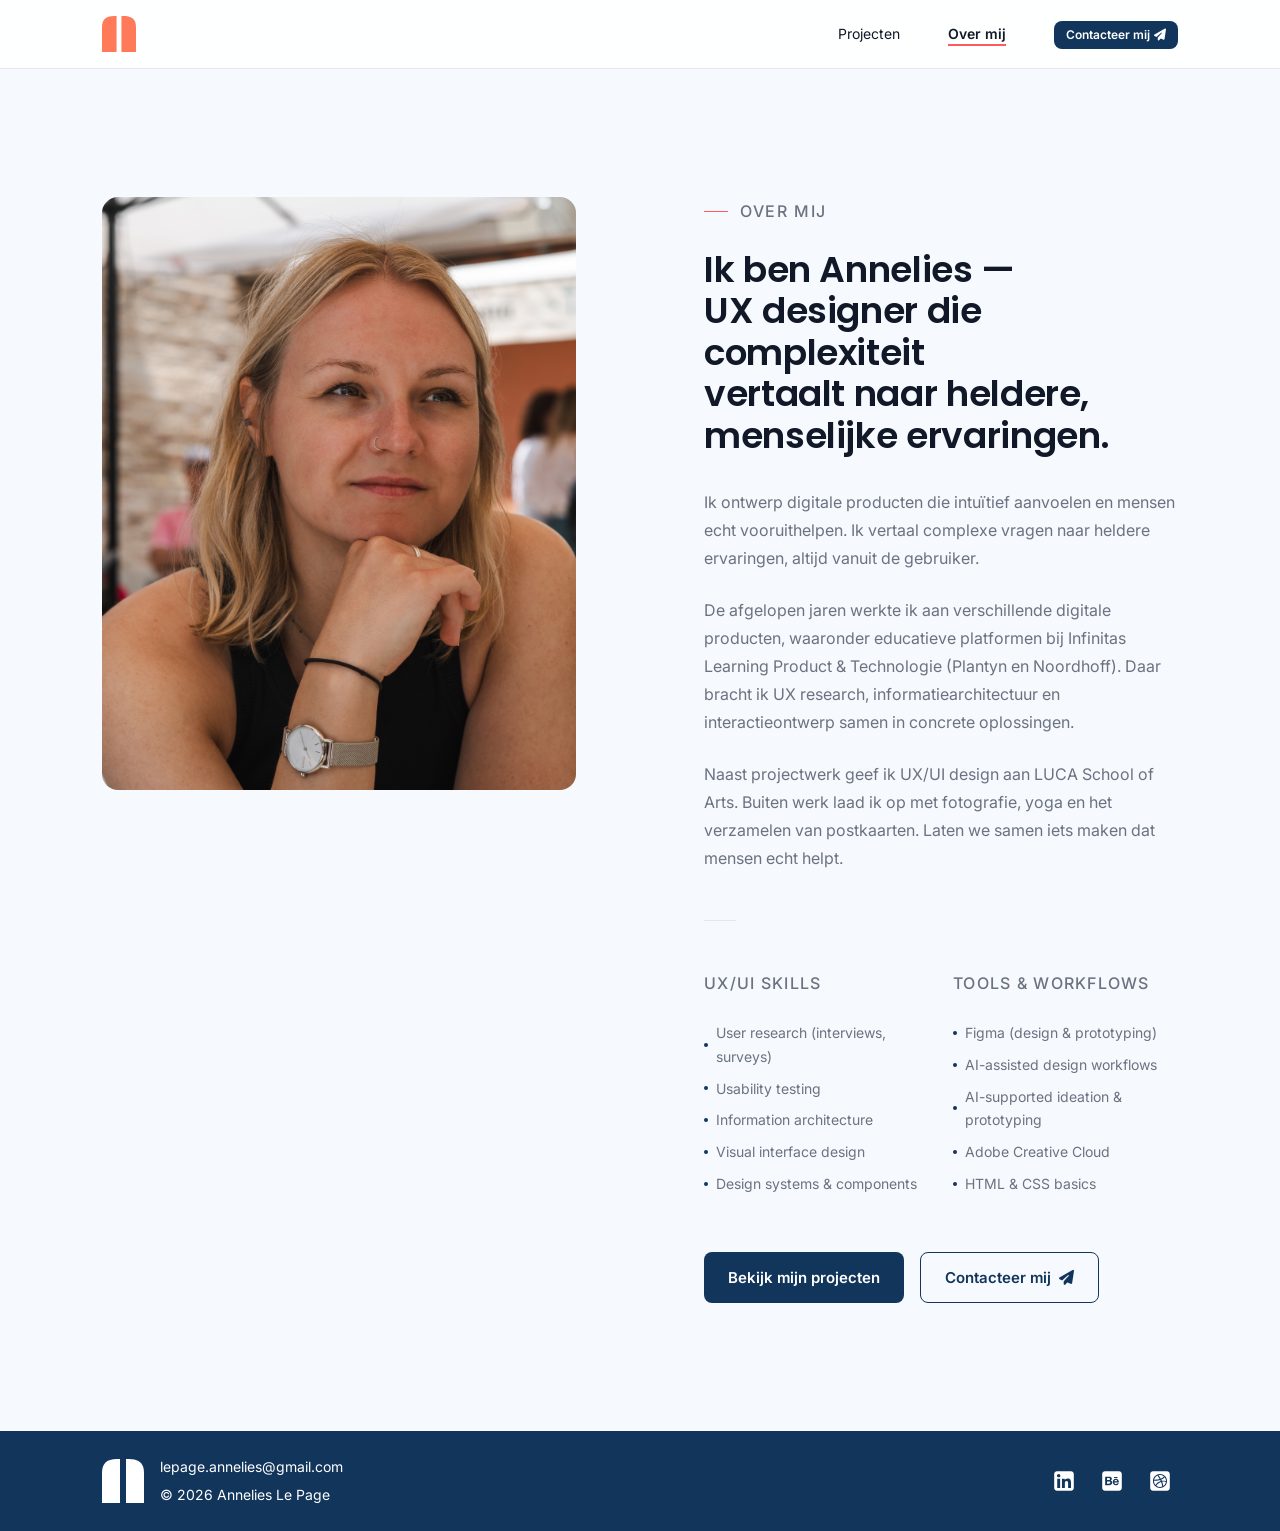
==== about.html @ 66c58459 "first commit" ====
<!DOCTYPE html>
<html lang="nl">
<head>
  <meta charset="UTF-8" />
  <meta name="viewport" content="width=device-width, initial-scale=1.0" />
  <title>Over mij — Annelies Le Page</title>
  <link rel="preconnect" href="https://fonts.googleapis.com" />
  <link rel="preconnect" href="https://fonts.gstatic.com" crossorigin />
  <link href="https://fonts.googleapis.com/css2?family=Instrument+Serif:ital@0;1&family=DM+Sans:wght@300;400;500&display=swap" rel="stylesheet" />
  <link rel="icon" type="image/svg+xml" href="Assets/Logo-Annelies.svg" />
  <link rel="stylesheet" href="styles.css" />
    <link rel="stylesheet" href="https://cdnjs.cloudflare.com/ajax/libs/font-awesome/6.5.1/css/all.min.css" />
</head>
<body>

  <!-- ╔══════════════════════════════════════════════════════
       COMPONENT: Navigation
       page="about"  → marks "Over mij" as active
        root="./"     → this file lives at project root
  ═══════════════════════════════════════════════════════════ -->
      <site-nav page="about" root="./"></site-nav>


  <!-- ── About ── -->
  <section class="section">
    <div class="container">
      <div class="about-grid">

        <div class="about-photo-wrap">
          <div class="about-photo">
            <img class="about-photo__image" src="Assets/ProfilePic.jpg" alt="Portret van Annelies Le Page" onerror="this.hidden=true; this.nextElementSibling.hidden=false;" />
            <span class="about-photo__placeholder" hidden>Portretfoto · 4:5</span>
          </div>
        </div>

        <div class="about-content">
          <p class="about-content__eyebrow">Over mij</p>

          <h1>
            Ik ben Annelies —<br>
            UX designer die complexiteit<br>
            vertaalt naar heldere,<br>
            menselijke ervaringen.
          </h1>

          <p>
            Ik ontwerp digitale producten die intuïtief aanvoelen en mensen echt
            vooruithelpen. Ik vertaal complexe vragen naar heldere ervaringen,
            altijd vanuit de gebruiker.
          </p>

          <p>
            De afgelopen jaren werkte ik aan verschillende digitale producten,
            waaronder educatieve platformen bij Infinitas Learning Product &amp;
            Technologie (Plantyn en Noordhoff). Daar bracht ik UX research,
            informatiearchitectuur en interactieontwerp samen in concrete
            oplossingen.
          </p>

          <p>
            Naast projectwerk geef ik UX/UI design aan LUCA School of Arts.
            Buiten werk laad ik op met fotografie, yoga en het verzamelen van
            postkaarten. Laten we samen iets maken dat mensen echt helpt.
          </p>

          <div class="about-divider"></div>

          <div class="skills-grid">
              <div class="skills-group">
                <p class="skills-group__label">UX/UI skills</p>
                <ul class="skills-group__list">
                  <li>User research (interviews, surveys)</li>
                  <li>Usability testing</li>
                  <li>Information architecture </li>
                  <li>Visual interface design</li>
                  <li>Design systems & components</li>
                </ul>
              </div>
              <div class="skills-group">
                <p class="skills-group__label">Tools & workflows</p>
                <ul class="skills-group__list">
                  <li>Figma (design & prototyping)</li>
                  <li>AI-assisted design workflows</li>
                  <li>AI-supported ideation & prototyping</li>
                  <li>Adobe Creative Cloud</li>
                  <li>HTML &amp; CSS basics</li>
                </ul>
              </div>
            </div>

          <div class="about-cta">
            <a class="btn btn--primary"   href="index.html">Bekijk mijn projecten</a>
            <a class="btn btn--secondary" href="contact.html">
              Contacteer mij <i class="fas fa-paper-plane"></i>
            </a>
          </div>
        </div>

      </div>
    </div>
  </section>


  <!-- ╔══════════════════════════════════════════════════════
       COMPONENT: Footer
        root="./"  → resolves paths from root
  ═══════════════════════════════════════════════════════════ -->
      <site-footer root="./"></site-footer>


      <script src="js/components.js"></script>
</body>
</html>
---- styles.css ----
@import url('https://fonts.googleapis.com/css2?family=Poppins:ital,wght@0,300;0,400;0,500;0,600;0,700;1,400&family=Inter:wght@300;400;500;600&display=swap');

/* ─────────────────────────────────────────
   DESIGN SYSTEM — CSS VARIABLES
───────────────────────────────────────── */
:root {
  --color-bg:               #F6F9FD;
  --color-surface:          #FFFFFF;
  --color-border:           #E5E7EB;
  --color-text-primary:     #111827;
  --color-text-on-accent:   #FFFFFF;
  --color-text-secondary:   #6B7280;
  --color-text-muted:       #9CA3AF;
  --color-primary:          #12355B;
  --color-secondary:        #2A9D8F;
  --color-highlight:        #FF5A5F;
  --color-accent:           #12355B;
  --color-accent-hover:     #0E2947;
  --color-accent-subtle:    #EEF6FF;
  --color-success:          #1F7A4C;
  --color-error:            #B42318;

  --font-display:           "Poppins", "Inter", system-ui, sans-serif;
  --font-body:              "Inter", system-ui, sans-serif;

  --text-xs:                0.75rem;
  --text-sm:                0.875rem;
  --text-base:              1rem;
  --text-lg:                1.125rem;
  --text-xl:                1.375rem;
  --text-2xl:               1.75rem;
  --text-3xl:               2.25rem;
  --text-4xl:               3.25rem;

  --space-1:                0.25rem;
  --space-2:                0.5rem;
  --space-3:                0.75rem;
  --space-4:                1rem;
  --space-5:                1.5rem;
  --space-6:                2rem;
  --space-8:                3rem;
  --space-10:               4rem;
  --space-12:               5rem;
  --space-16:               8rem;

  --radius-sm:              4px;
  --radius-md:              8px;
  --radius-lg:              12px;
  --radius-xl:              16px;
  --radius-full:            9999px;

  --shadow-xs:              0 1px 2px rgba(26,25,23,0.05);
  --shadow-sm:              0 2px 8px rgba(26,25,23,0.06);
  --shadow-md:              0 4px 16px rgba(26,25,23,0.08);
  --shadow-lg:              0 8px 32px rgba(26,25,23,0.10);

  --transition-fast:        120ms ease;
  --transition-base:        200ms ease;
  --transition-slow:        350ms ease;

  --max-width-content:      720px;
  --max-width-wide:         1140px;
}

/* ─────────────────────────────────────────
   RESET & BASE
───────────────────────────────────────── */
*, *::before, *::after { box-sizing: border-box; margin: 0; padding: 0; }
html { scroll-behavior: smooth; }

body {
  min-height: 100vh;
  display: flex;
  flex-direction: column;
  font-family: var(--font-body);
  font-size: var(--text-base);
  line-height: 1.7;
  color: var(--color-text-primary);
  background-color: var(--color-bg);
  -webkit-font-smoothing: antialiased;
}

site-footer {
  display: block;
  margin-top: auto;
}

body.modal-open {
  overflow: hidden;
}

img { display: block; max-width: 100%; }
a { color: inherit; text-decoration: none; }

/* ─────────────────────────────────────────
   PAGE SYSTEM (single-file navigation)
───────────────────────────────────────── */
.page { display: none; animation: fadeIn var(--transition-slow) forwards; }
.page.active { display: block; }

@keyframes fadeIn {
  from { opacity: 0; transform: translateY(10px); }
  to   { opacity: 1; transform: translateY(0); }
}

/* ─────────────────────────────────────────
   NAVIGATION
───────────────────────────────────────── */
#main-nav {
  position: sticky;
  top: 0;
  z-index: 100;
  background: color-mix(in srgb, var(--color-surface) 90%, transparent);
  backdrop-filter: blur(10px);
  -webkit-backdrop-filter: blur(10px);
  border-bottom: 1px solid var(--color-border);
  transition: background var(--transition-base), border-color var(--transition-base),
    box-shadow var(--transition-base), backdrop-filter var(--transition-base);
  -webkit-transition: background var(--transition-base), border-color var(--transition-base),
    box-shadow var(--transition-base), -webkit-backdrop-filter var(--transition-base);
  isolation: isolate;
}

#main-nav::after {
  content: "";
  position: absolute;
  left: 0;
  right: 0;
  bottom: -14px;
  height: 14px;
  opacity: 0;
  pointer-events: none;
  transform: translateY(-6px);
  backdrop-filter: blur(8px);
  -webkit-backdrop-filter: blur(8px);
  mask-image: linear-gradient(to bottom, rgba(0, 0, 0, 0.5), transparent);
  -webkit-mask-image: linear-gradient(to bottom, rgba(0, 0, 0, 0.5), transparent);
  transition: opacity var(--transition-base), transform var(--transition-base);
}

#main-nav.nav-scrolled {
  background: color-mix(in srgb, var(--color-surface) 78%, transparent);
  border-bottom-color: color-mix(in srgb, var(--color-border) 65%, transparent);
  box-shadow: 0 6px 20px rgba(0, 0, 0, 0.08);
  backdrop-filter: blur(16px) saturate(1.15);
  -webkit-backdrop-filter: blur(16px) saturate(1.15);
}

#main-nav.nav-scrolled::after {
  opacity: 1;
  transform: translateY(0);
}

.nav-inner {
  max-width: var(--max-width-wide);
  margin: 0 auto;
  padding: var(--space-4) var(--space-6);
  display: flex;
  align-items: center;
  justify-content: space-between;
}

.nav-logo {
  display: inline-flex;
  align-items: center;
  cursor: pointer;
  transition: opacity var(--transition-fast);
}
.nav-logo:hover { opacity: 0.65; }

.nav-logo img {
  display: block;
  height: 36px;
  width: auto;
}

.nav-links {
  display: flex;
  gap: var(--space-8);
  list-style: none;
}

.nav-links a {
  font-size: var(--text-sm);
  color: var(--color-text-secondary);
  cursor: pointer;
  transition: color var(--transition-fast);
  font-weight: 400;
}
  

.nav-links a {
  position: relative;
  color: var(--color-text-primary);
  text-decoration: none;
}

.nav-links a.active {
  font-weight: 600;
}

.nav-links a.active::after {
  content: "";
  position: absolute;
  left: 0;
  bottom: -4px;
  width: 100%;
  height: 2px;
  background-color: var(--color-highlight);
}

.nav-cta::after {
  display: none;
}

.nav-links a.nav-cta,
.nav-links a.nav-cta:hover {
  color: var(--color-text-on-accent);
  font-family: var(--font-body);
  font-size: var(--text-xs);
  font-weight: 600;
  line-height: 1;
}

.nav-cta__arrow {
  display: inline-block;
  transition: transform var(--transition-fast);
}

.nav-cta:hover .nav-cta__arrow {
  transform: translateX(2px);
}

/* Mobile nav */
.nav-toggle {
  display: none;
  background: none;
  border: none;
  cursor: pointer;
  padding: var(--space-2);
  flex-direction: column;
  gap: 5px;
}
.nav-toggle span {
  display: block;
  width: 22px;
  height: 1.5px;
  background: var(--color-text-primary);
  transition: var(--transition-base);
}

/* ─────────────────────────────────────────
   LAYOUT UTILITIES
───────────────────────────────────────── */
.container {
  max-width: var(--max-width-wide);
  margin: 0 auto;
  padding: 0 var(--space-6);
}

.container--narrow {
  max-width: var(--max-width-content);
  margin: 0 auto;
  padding: 0 var(--space-6);
}

.section {
  padding: var(--space-16) 0;
}

.section--tight {
  padding: var(--space-10) 0;
}

/* ─────────────────────────────────────────
   LABEL / TAG
───────────────────────────────────────── */
.label {
  display: inline-block;
  font-size: var(--text-xs);
  font-weight: 500;
  letter-spacing: 0.08em;
  text-transform: uppercase;
  color: var(--color-text-muted);
}

.tag {
  display: inline-block;
  font-size: var(--text-xs);
  font-weight: 500;
  letter-spacing: 0.06em;
  text-transform: uppercase;
  color: var(--color-highlight);
  background: #FFF1ED;
  border: 1px solid #FFCFC4;
  padding: var(--space-1) var(--space-3);
  border-radius: var(--radius-sm);
}

/* ─────────────────────────────────────────
   BUTTONS
───────────────────────────────────────── */
.btn {
  display: inline-flex;
  align-items: center;
  gap: var(--space-2);
  font-family: var(--font-body);
  font-size: 0.9375rem;
  font-weight: 600;
  padding: var(--space-3) var(--space-5);
  border-radius: var(--radius-md);
  cursor: pointer;
  border: none;
  transition: all var(--transition-base);
  text-decoration: none;
}

.btn--sm {
  font-size: var(--text-xs);
  padding: 0.5rem 0.75rem;
  gap: var(--space-1);
  line-height: 1;
}

.btn--primary {
  background: var(--color-accent);
  color: var(--color-text-on-accent);
}
.btn--primary:hover {
  background: var(--color-accent-hover);
  box-shadow: var(--shadow-sm);
  transform: translateY(-1px);
}

.btn--primary i {
  transition: transform var(--transition-base);
}

.btn--primary:hover i {
  transform: translateY(2px);
}

.btn--primary:disabled {
  opacity: 0.45;
  cursor: not-allowed;
  transform: none;
  box-shadow: none;
}

.btn--secondary {
  background: transparent;
  color: var(--color-accent);
  border: 1.5px solid var(--color-accent);
}
.btn--secondary:hover {
  background: var(--color-accent-subtle);
  border-color: var(--color-accent);
  color: var(--color-accent);
}

.btn--ghost {
  background: transparent;
  color: var(--color-accent);
  padding: var(--space-1) 0;
  font-size: var(--text-sm);
}
.btn--ghost:hover { text-decoration: underline; }

/* ─────────────────────────────────────────
   SCROLL-TO-TOP BUTTON
───────────────────────────────────────── */
.scroll-to-top {
  position: fixed;
  bottom: var(--space-6);
  right: var(--space-6);
  width: 48px;
  height: 48px;
  border-radius: var(--radius-full);
  background: var(--color-accent);
  color: var(--color-text-on-accent);
  border: none;
  cursor: pointer;
  display: flex;
  align-items: center;
  justify-content: center;
  font-size: 1.25rem;
  line-height: 1;
  transition: all var(--transition-base);
  box-shadow: var(--shadow-sm);
  z-index: 1000;
}

.scroll-to-top::after {
  content: attr(data-tooltip);
  position: absolute;
  bottom: 100%;
  right: 0;
  margin-bottom: var(--space-2);
  padding: var(--space-2) var(--space-3);
  background: var(--color-text-primary);
  color: var(--color-text-on-accent);
  font-size: var(--text-xs);
  font-weight: 500;
  border-radius: var(--radius-sm);
  white-space: nowrap;
  opacity: 0;
  pointer-events: none;
  transition: opacity var(--transition-base);
}

.scroll-to-top:hover::after {
  opacity: 1;
}

.scroll-to-top:hover {
  background: var(--color-accent-hover);
  transform: translateY(-2px);
  box-shadow: var(--shadow-md);
}

.scroll-to-top:active {
  transform: translateY(0);
}

@media (max-width: 640px) {
  .scroll-to-top {
    bottom: var(--space-4);
    right: var(--space-4);
    width: 44px;
    height: 44px;
    font-size: 1.125rem;
  }
}

/* ─────────────────────────────────────────
   ── PAGE: HOME ──
───────────────────────────────────────── */

/* Hero */
.hero {
  padding: var(--space-16) 0 var(--space-12);
}

.hero__eyebrow {
  font-size: var(--text-xs);
  font-weight: 500;
  letter-spacing: 0.1em;
  text-transform: uppercase;
  color: var(--color-text-muted);
  margin-bottom: var(--space-3);
  display: flex;
  align-items: center;
  gap: var(--space-3);
}

.hero__eyebrow::before {
  content: '';
  display: inline-block;
  width: 24px;
  height: 1px;
  background: var(--color-text-muted);
}

.hero__headline {
  font-family: var(--font-display);
  font-size: clamp(1.75rem, 3.5vw, 3.25rem);
  font-weight: 600;
  line-height: 1.2;
  color: var(--color-text-primary);
  max-width: 1100px;
  margin-bottom: var(--space-4);
  letter-spacing: -0.02em;
}

.hero__secondary {
  color: var(--color-text-secondary);
}

.hero__underline {
  display: inline-block;
  border-bottom: 5px solid var(--color-highlight);
  border-radius: 2px;
  padding-bottom: 2px;
}

.hero__sub {
  font-size: var(--text-lg);
  color: var(--color-text-secondary);
  /* max-width: 900px; */ 
  line-height: 1.6;
  margin-bottom: var(--space-8);
}

.hero__actions {
  display: flex;
  gap: var(--space-4);
  flex-wrap: wrap;
}

.hero__scroll-hint {
  margin-top: var(--space-12);
  display: flex;
  align-items: center;
  gap: var(--space-3);
  font-size: var(--text-xs);
  letter-spacing: 0.08em;
  text-transform: uppercase;
  color: var(--color-text-muted);
}

.hero__scroll-hint::after {
  content: '';
  display: block;
  width: 40px;
  height: 1px;
  background: var(--color-border);
}

/* Work section */
.work-header {
  display: flex;
  align-items: baseline;
  justify-content: space-between;
  margin-bottom: var(--space-8);
  padding-bottom: var(--space-5);
  border-bottom: 1px solid var(--color-border);
}

.work-header h2 {
  font-family: var(--font-body);
  font-size: var(--text-2xl);
  font-weight: 500;
}

/* Project grid */
.project-grid {
  display: grid;
  grid-template-columns: repeat(2, 1fr);
  gap: var(--space-6);
}

.project-card {
  background: var(--color-surface);
  border: 1px solid var(--color-border);
  border-radius: var(--radius-lg);
  overflow: hidden;
  box-shadow: var(--shadow-sm);
  cursor: pointer;
  transition: box-shadow var(--transition-base), transform var(--transition-base);
}

.project-card:hover {
  box-shadow: var(--shadow-md);
  border: 0.5px solid var(--color-highlight);
  transform: translateY(-3px);
}

.project-card__thumb-wrap {
  position: relative;
  width: 100%;
  aspect-ratio: 16/9;
  overflow: hidden;
}

.project-card__thumb {
  width: 100%;
  height: 100%;
  object-fit: cover;
  display: block;
}

/* Placeholder image using SVG */
.project-card__thumb-placeholder {
  position: absolute;
  inset: 0;
  display: flex;
  align-items: center;
  justify-content: center;
  font-size: var(--text-xs);
  letter-spacing: 0.08em;
  text-transform: uppercase;
  color: var(--color-text-muted);
  font-weight: 500;
}

.project-card__thumb-placeholder[hidden] {
  display: none;
}

.project-card__body {
  padding: var(--space-6);
}

.project-card__tags {
  display: flex;
  gap: var(--space-2);
  flex-wrap: wrap;
  margin-bottom: var(--space-3);
}

.project-card__title {
  font-size: var(--text-xl);
  font-weight: 500;
  margin-bottom: var(--space-2);
  line-height: 1.3;
}

.project-card__desc {
  font-size: var(--text-sm);
  color: var(--color-text-secondary);
  line-height: 1.6;
  margin-bottom: var(--space-5);
}

.project-card__meta {
  display: flex;
  align-items: center;
  justify-content: space-between;
  font-size: var(--text-xs);
  color: var(--color-text-muted);
  letter-spacing: 0.04em;
}

.project-card__arrow {
  width: 32px;
  height: 32px;
  border-radius: var(--radius-full);
  border: 1px solid var(--color-highlight);
  display: flex;
  align-items: center;
  justify-content: center;
  color: var(--color-highlight);
  transition: all var(--transition-fast);
  font-size: 14px;
}

.project-card:hover .project-card__arrow {
  background: var(--color-highlight);
  border-color: var(--color-highlight);
  color: #fff;
}

/* Card colors */
.card-color-1 { background-color: #EEF6FF; }
.card-color-2 { background-color: #EAF7F5; }
.card-color-3 { background-color: #FFF1ED; }
.card-color-4 { background-color: var(--color-bg); }

/* ─────────────────────────────────────────
   ── PAGE: CASE STUDY ──
───────────────────────────────────────── */
.case-hero {
  padding: var(--space-12) 0 var(--space-10);
  border-bottom: 1px solid var(--color-border);
  margin-bottom: var(--space-10);
}

.case-hero__back {
  display: inline-flex;
  align-items: center;
  gap: var(--space-2);
  font-size: var(--text-sm);
  color: var(--color-text-secondary);
  cursor: pointer;
  margin-bottom: var(--space-8);
  transition: color var(--transition-fast);
}
.case-hero__back:hover { color: var(--color-highlight); }
.case-hero__back::before { content: '←'; }

.case-hero__tags { margin-bottom: var(--space-5); display: flex; gap: var(--space-2); }

.case-hero__title {
  font-family: var(--font-display);
  font-size: clamp(2rem, 5vw, var(--text-3xl));
  font-weight: 600;
  line-height: 1.15;
  max-width: 680px;
  margin-bottom: var(--space-5);
}

.case-hero__lead {
  font-size: var(--text-lg);
  color: var(--color-text-secondary);
  max-width: 580px;
  line-height: 1.65;
  margin-bottom: var(--space-8);
}

.case-meta {
  display: flex;
  gap: var(--space-8);
  flex-wrap: wrap;
}

.case-meta__item {
  display: flex;
  flex-direction: column;
  gap: var(--space-1);
}

.case-meta__label {
  font-size: var(--text-xs);
  text-transform: uppercase;
  letter-spacing: 0.08em;
  color: var(--color-text-muted);
  font-weight: 500;
}

.case-meta__value {
  font-size: var(--text-sm);
  color: var(--color-text-primary);
  font-weight: 500;
}

.case-cover {
  width: 100%;
  aspect-ratio: 16/7;
  border-radius: var(--radius-xl);
  position: relative;
  overflow: hidden;
  font-size: var(--text-sm);
  color: var(--color-text-muted);
  letter-spacing: 0.06em;
  text-transform: uppercase;
  margin-bottom: var(--space-12);
  background: #EBF0F8;
}

.case-cover__image {
  width: 100%;
  height: 100%;
  object-fit: cover;
  display: block;
}

.case-cover__placeholder {
  position: absolute;
  inset: 0;
  display: flex;
  align-items: center;
  justify-content: center;
}

.case-cover__placeholder[hidden] {
  display: none;
}

/* Case study body */
.case-body {
  display: grid;
  grid-template-columns: 200px 1fr;
  gap: var(--space-8);
  align-items: start;
}

.case-sidebar {
  position: sticky;
  top: 80px;
}

.case-sidebar__nav {
  list-style: none;
  display: flex;
  flex-direction: column;
  gap: var(--space-3);
}

.case-sidebar__nav a {
  font-size: var(--text-sm);
  color: var(--color-text-muted);
  cursor: pointer;
  transition: color var(--transition-fast);
  display: flex;
  align-items: center;
  gap: var(--space-3);
}

.case-sidebar__nav a::before {
  content: '';
  width: 16px;
  height: 1px;
  background: var(--color-border);
  transition: all var(--transition-fast);
}

.case-sidebar__nav a:hover,
.case-sidebar__nav a.active {
  color: var(--color-highlight);
  font-weight: 800;
}

.case-sidebar__nav a:hover::before,
.case-sidebar__nav a.active::before {
  width: 24px;
  background: var(--color-highlight);
}

.case-content section {
  margin-bottom: var(--space-12);
  padding-bottom: var(--space-12);
  border-bottom: 1px solid var(--color-border);
}

.case-content section:last-child {
  border-bottom: none;
}

.case-section__label {
  font-size: var(--text-xs);
  text-transform: uppercase;
  letter-spacing: 0.1em;
  color: var(--color-highlight);
  font-weight: 500;
  margin-bottom: var(--space-4);
}

.case-section__title {
  font-family: var(--font-display);
  font-size: var(--text-2xl);
  font-weight: 400;
  margin-bottom: var(--space-5);
  line-height: 1.2;
}

.case-content p {
  font-size: var(--text-base);
  color: var(--color-text-secondary);
  line-height: 1.75;
  margin-bottom: var(--space-4);
}

.case-content strong { color: var(--color-text-primary); font-weight: 500; }

.case-question {
  font-size: var(--text-lg);
  font-style: italic;
  color: var(--color-text-primary);
  border-left: 2px solid var(--color-highlight);
  padding-left: var(--space-5);
  margin: var(--space-6) 0;
  line-height: 1.5;
}

.case-image-placeholder {
  width: 100%;
  aspect-ratio: 16/9;
  background: #F0EDE8;
  border-radius: var(--radius-lg);
  display: flex;
  align-items: center;
  justify-content: center;
  font-size: var(--text-xs);
  color: var(--color-text-muted);
  text-transform: uppercase;
  letter-spacing: 0.08em;
  margin: var(--space-6) 0;
}

.case-image-frame {
  position: relative;
  width: 100%;
  aspect-ratio: 16/9;
  margin: var(--space-6) 0;
  border-radius: var(--radius-lg);
  overflow: hidden;
  background: #F0EDE8;
}

.case-image-frame__image {
  width: 100%;
  height: 100%;
  object-fit: cover;
  display: block;
}

.case-image-frame .case-image-placeholder {
  position: absolute;
  inset: 0;
  margin: 0;
}

.case-image-placeholder[hidden] {
  display: none;
}

.case-content p.case-image-caption {
  font-size: var(--text-xs);
  color: var(--color-text-muted);
  text-align: center;
  font-style: italic;
  margin-top: calc(var(--space-3) * -1);
  margin-bottom: var(--space-6);
}

/* Approach list */
.approach-list {
  list-style: none;
  display: flex;
  flex-direction: column;
  gap: var(--space-4);
  margin: var(--space-5) 0;
}

.approach-list li {
  display: grid;
   grid-template-columns: minmax(0, 100px) 1fr;
  gap: var(--space-4);
  align-items: baseline;
}

.approach-list__method {
  font-size: var(--text-xs);
  text-transform: uppercase;
  letter-spacing: 0.06em;
  color: var(--color-highlight);
  font-weight: 800;
  padding-top: 2px;
   min-width: 0;
   overflow-wrap: anywhere;
}

.approach-list__insight {
  font-size: var(--text-sm);
  color: var(--color-text-secondary);
  line-height: 1.6;
}

/* Results table */
.results-table {
  width: 100%;
  border-collapse: collapse;
  margin: var(--space-5) 0;
}

.results-table th {
  text-align: left;
  font-size: var(--text-xs);
  text-transform: uppercase;
  letter-spacing: 0.08em;
  color: var(--color-text-muted);
  font-weight: 500;
  padding: var(--space-3) var(--space-4);
  border-bottom: 1px solid var(--color-border);
}

.results-table td {
  padding: var(--space-4);
  font-size: var(--text-sm);
  border-bottom: 1px solid var(--color-border);
  color: var(--color-text-secondary);
}

.results-table td:first-child { color: var(--color-text-primary); font-weight: 500; }

.results-table td.positive {
  color: var(--color-text-primary);
  font-weight: 300;
}

/* Case nav footer */
.case-nav-footer {
  display: flex;
  justify-content: space-between;
  align-items: center;
  padding: var(--space-8) 0;
  border-top: 1px solid var(--color-border);
  margin-top: var(--space-8);
}

.case-nav-footer a {
  font-size: var(--text-sm);
  color: var(--color-text-secondary);
  cursor: pointer;
  transition: color var(--transition-fast);
  display: flex;
  align-items: center;
  gap: var(--space-2);
}
.case-nav-footer a:hover { color: var(--color-accent); }

/* ─────────────────────────────────────────
   ── PAGE: ABOUT ──
───────────────────────────────────────── */
.about-grid {
  display: grid;
  grid-template-columns: 1fr 1fr;
  gap: var(--space-16);
  align-items: start;
}

.about-photo-wrap {
  position: relative;
}

.about-photo {
  width: 100%;
  aspect-ratio: 4/5;
  background: #EBF0F8;
  border-radius: var(--radius-xl);
  overflow: hidden;
  display: flex;
  align-items: center;
  justify-content: center;
  font-size: var(--text-xs);
  color: var(--color-text-muted);
  text-transform: uppercase;
  letter-spacing: 0.08em;
}

.about-photo__image {
  width: 100%;
  height: 100%;
  object-fit: cover;
  display: block;
}

.about-photo__placeholder[hidden] {
  display: none;
}

.about-photo-badge {
  position: absolute;
  bottom: var(--space-5);
  right: calc(var(--space-5) * -1);
  background: var(--color-surface);
  border: 1px solid var(--color-border);
  border-radius: var(--radius-lg);
  padding: var(--space-4) var(--space-5);
  box-shadow: var(--shadow-md);
  font-size: var(--text-sm);
  font-weight: 500;
}

.about-photo-badge small {
  display: block;
  font-size: var(--text-xs);
  color: var(--color-text-muted);
  font-weight: 400;
  margin-top: 2px;
}

.about-content__eyebrow {
  font-size: var(--text-xs);
  text-transform: uppercase;
  letter-spacing: 0.1em;
  color: var(--color-highlight);
  font-weight: 500;
  margin-bottom: var(--space-5);
  display: flex;
  align-items: center;
  gap: var(--space-3);
}

.about-content__eyebrow::before {
  content: '';
  width: 24px;
  height: 1px;
  background: var(--color-highlight);
}

.about-content h1 {
  font-family: var(--font-display);
  font-size: clamp(2rem, 4vw, var(--text-3xl));
  font-weight: 600;
  line-height: 1.15;
  margin-bottom: var(--space-6);
  letter-spacing: -0.01em;
}

.about-content p {
  font-size: var(--text-base);
  color: var(--color-text-secondary);
  line-height: 1.75;
  margin-bottom: var(--space-5);
}

.about-content p strong {
  color: var(--color-text-primary);
  font-weight: 500;
}

.about-divider {
  width: 32px;
  height: 1px;
  background: var(--color-border);
  margin: var(--space-8) 0;
}

.skills-grid {
  display: grid;
  grid-template-columns: 1fr 1fr;
  gap: var(--space-5);
  margin-bottom: var(--space-8);
}

.skills-group__label {
  font-size: var(--text-xs);
  text-transform: uppercase;
  letter-spacing: 0.08em;
  color: var(--color-text-muted);
  font-weight: 500;
  margin-bottom: var(--space-3);
}

.skills-group__list {
  list-style: none;
  display: flex;
  flex-direction: column;
  gap: var(--space-2);
}

.skills-group__list li {
  font-size: var(--text-sm);
  color: var(--color-text-secondary);
  display: flex;
  align-items: center;
  gap: var(--space-2);
}

.skills-group__list li::before {
  content: '';
  width: 4px;
  height: 4px;
  border-radius: 50%;
  background: var(--color-accent);
  flex-shrink: 0;
}

.about-cta {
  display: flex;
  gap: var(--space-4);
  flex-wrap: wrap;
  padding-top: var(--space-2);
}

/* Contact page */
.contact-page {
  padding: var(--space-12) 0 var(--space-16);
}

.contact-page__intro {
  max-width: 680px;
  margin-bottom: var(--space-8);
}

.contact-page__eyebrow {
  font-size: var(--text-xs);
  text-transform: uppercase;
  letter-spacing: 0.1em;
  color: var(--color-text-muted);
  font-weight: 500;
  margin-bottom: var(--space-4);
}

.contact-page h1 {
  font-family: var(--font-display);
  font-size: clamp(2rem, 5vw, var(--text-3xl));
  font-weight: 600;
  line-height: 1.15;
  margin-bottom: var(--space-4);
}

.contact-page__lead {
  font-size: var(--text-base);
  color: var(--color-text-secondary);
  line-height: 1.75;
}

.contact-page__email-link {
  display: inline-flex;
  align-items: center;
  gap: var(--space-2);
  color: var(--color-accent);
  text-decoration: underline;
  text-underline-offset: 3px;
  font-weight: 500;
}

.contact-page__email-link:hover {
  color: var(--color-accent-hover);
}

.contact-page__email-link i {
  font-size: 0.875em;
}

.contact-form {
  background: var(--color-surface);
  border: 1px solid var(--color-border);
  border-radius: var(--radius-xl);
  box-shadow: var(--shadow-sm);
  padding: var(--space-8);
  max-width: 760px;
}

.contact-form__group {
  display: flex;
  flex-direction: column;
  gap: var(--space-2);
  margin-bottom: var(--space-5);
}

.contact-form__group:last-of-type {
  margin-bottom: var(--space-6);
}

.contact-form label {
  font-size: var(--text-sm);
  font-weight: 500;
  color: var(--color-text-primary);
}

.contact-form input,
.contact-form textarea {
  width: 100%;
  border: 1px solid var(--color-border);
  border-radius: var(--radius-md);
  background: #fff;
  color: var(--color-text-primary);
  font-family: var(--font-body);
  font-size: var(--text-base);
  line-height: 1.6;
  padding: var(--space-3) var(--space-4);
  transition: border-color var(--transition-fast), box-shadow var(--transition-fast);
}

.contact-form textarea {
  min-height: 180px;
  resize: vertical;
}

.contact-form input:focus,
.contact-form textarea:focus {
  outline: none;
  border-color: var(--color-accent);
  box-shadow: 0 0 0 3px var(--color-accent-subtle);
}

.contact-form__hint {
  margin-top: var(--space-4);
  font-size: var(--text-sm);
  color: var(--color-text-muted);
}

.required-mark {
  color: var(--color-accent);
  margin-left: 1px;
}

.btn-tooltip-wrapper {
  position: relative;
  display: inline-block;
}

.btn-tooltip {
  position: absolute;
  bottom: calc(100% + 8px);
  left: 50%;
  transform: translateX(-50%);
  background: var(--color-text-primary);
  color: #fff;
  font-size: 0.75rem;
  font-weight: 400;
  white-space: nowrap;
  padding: 5px 10px;
  border-radius: var(--radius-sm);
  pointer-events: none;
  opacity: 0;
  transition: opacity 0.15s ease;
  z-index: 10;
}

.btn-tooltip::after {
  content: '';
  position: absolute;
  top: 100%;
  left: 50%;
  transform: translateX(-50%);
  border: 5px solid transparent;
  border-top-color: var(--color-text-primary);
}

.btn-tooltip-wrapper:has(button:disabled):hover .btn-tooltip {
  opacity: 1;
}

.contact-form__success {
  font-size: var(--text-base);
  color: var(--color-text-primary);
  padding: var(--space-4) 0;
}

.contact-form__back-btn {
  margin-top: var(--space-4);
}

.contact-form__error {
  margin-top: var(--space-3);
  font-size: var(--text-sm);
  color: #c0392b;
}

.contact-form__field-error {
  display: inline-block;
  margin-top: var(--space-1);
  font-size: 0.75rem;
  color: #c0392b;
  line-height: 1.5;
}

.contact-form__field-error:empty {
  display: none;
}

.contact-form input.is-invalid,
.contact-form textarea.is-invalid {
  border-color: #c0392b;
  box-shadow: 0 0 0 3px rgba(192, 57, 43, 0.15);
}

/* Contact strip */
.contact-strip {
  background: var(--color-surface);
  border-top: 1px solid var(--color-border);
  border-bottom: 1px solid var(--color-border);
  padding: var(--space-10) 0;
  margin-top: var(--space-16);
}

.contact-strip__inner {
  max-width: var(--max-width-wide);
  margin: 0 auto;
  padding: 0 var(--space-6);
  display: flex;
  align-items: center;
  justify-content: space-between;
  gap: var(--space-8);
}

.contact-strip h2 {
  font-family: var(--font-display);
  font-size: var(--text-2xl);
  font-weight: 400;
}

.contact-strip p {
  font-size: var(--text-sm);
  color: var(--color-text-secondary);
  margin-top: var(--space-2);
}

.contact-strip__link {
  font-size: var(--text-lg);
  font-weight: 500;
  color: var(--color-accent);
  transition: opacity var(--transition-fast);
  white-space: nowrap;
}
.contact-strip__link:hover { opacity: 0.7; text-decoration: underline; }

/* ─────────────────────────────────────────
   FOOTER
───────────────────────────────────────── */
footer {
  background: var(--color-accent);
  padding: 24px 0;
}

.footer-inner {
  max-width: var(--max-width-wide);
  margin: 0 auto;
  padding: 0 var(--space-6);
  display: flex;
  align-items: center;
  justify-content: space-between;
  font-size: var(--text-base);
  color: var(--color-text-on-accent);
}

.footer-brand {
  display: flex;
  align-items: center;
  gap: 16px;
  height: fit-content;
}

.footer-logo {
  display: block;
  height: auto;
  width: auto;
}

.footer-identity {
  display: flex;
  flex-direction: column;
  gap: 4px;
}

.footer-name {
  font-size: 14px;
}

.footer-email {
  font-size: var(--text-sm);
  color: var(--color-text-on-accent);
  transition: opacity var(--transition-fast);
}

.footer-email:hover {
  opacity: 0.7;
  text-decoration: underline;
}

.footer-links {
  display: flex;
  align-items: center;
  gap: 12px;
  font-size: var(--text-sm);
  font-weight: 500;
  color: var(--color-text-on-accent);
  transition: opacity var(--transition-fast);
  white-space: nowrap;
}

.footer-links a {
  cursor: pointer;
  transition: color var(--transition-fast);
}
.footer-links a:hover { opacity: 0.7; text-decoration: underline;  }

.footer-links .social-icon {
  width: 36px;
  height: 36px;
  display: inline-flex;
  align-items: center;
  justify-content: center;
  border-radius: var(--radius-sm);
  padding: 4px;
  transition:
    background var(--transition-fast),
    transform  var(--transition-fast),
    opacity    var(--transition-fast);
}

.footer-links .social-icon:hover {
  background: rgba(255, 255, 255, 0.15);
  transform: translateY(-2px);
  opacity: 1;
  text-decoration: none;
}

/* Tooltip */
.footer-links [data-tooltip] {
  position: relative;
}

.footer-links [data-tooltip]::after {
  content: attr(data-tooltip);
  position: absolute;
  bottom: calc(100% + 8px);
  left: 50%;
  transform: translateX(-50%);
  background: var(--color-text-primary);
  color: #fff;
  font-size: var(--text-xs);
  font-weight: 500;
  letter-spacing: 0.04em;
  padding: 4px 8px;
  border-radius: var(--radius-sm);
  white-space: nowrap;
  pointer-events: none;
  opacity: 0;
  transition: opacity var(--transition-fast);
}

.footer-links [data-tooltip]:hover::after {
  opacity: 1;
}

.footer-links .social-icon img {
  width: 100%;
  height: 100%;
  display: block;
  filter: brightness(0) invert(1);
}

/* ─────────────────────────────────────────
   PASSWORD PROTECTION
───────────────────────────────────────── */

/* Utility: visually hidden but accessible */
.sr-only {
  position: absolute;
  width: 1px;
  height: 1px;
  padding: 0;
  margin: -1px;
  overflow: hidden;
  clip: rect(0, 0, 0, 0);
  white-space: nowrap;
  border: 0;
}

/* Lock badge on protected cards */
.project-card--protected .project-card__thumb-wrap {
  position: relative;
}

.project-card--protected .project-card__thumb-wrap::after {
  content: '\f023';
  font-family: 'Font Awesome 6 Free';
  font-weight: 900;
  position: absolute;
  top: var(--space-3);
  right: var(--space-3);
  width: 28px;
  height: 28px;
  border-radius: var(--radius-full);
  background: rgba(26, 25, 23, 0.55);
  color: #fff;
  font-size: 11px;
  line-height: 28px;
  text-align: center;
}

/* Modal overlay */
.modal-overlay,
.pw-overlay {
  position: fixed;
  inset: 0;
  background: color-mix(in srgb, var(--color-text-primary) 50%, transparent);
  backdrop-filter: blur(4px);
  display: flex;
  align-items: center;
  justify-content: center;
  z-index: 1000;
  padding: var(--space-4);
}

.modal-overlay[hidden],
.pw-overlay[hidden] {
  display: none;
}

.modal,
.pw-modal {
  background: var(--color-surface);
  border-radius: var(--radius-xl);
  padding: var(--space-8);
  max-width: 400px;
  width: 100%;
  box-shadow: var(--shadow-lg);
  position: relative;
  text-align: center;
}

.modal__close,
.pw-modal__close {
  position: absolute;
  top: var(--space-4);
  right: var(--space-4);
  background: transparent;
  border: none;
  font-size: var(--text-base);
  cursor: pointer;
  color: var(--color-text-muted);
  width: 32px;
  height: 32px;
  border-radius: var(--radius-full);
  display: flex;
  align-items: center;
  justify-content: center;
  transition: background var(--transition-fast);
}

.modal__close:hover,
.pw-modal__close:hover {
  background: var(--color-bg);
}

.pw-modal__icon {
  font-size: 1.75rem;
  color: var(--color-text-secondary);
  margin-bottom: var(--space-4);
}

.modal__title,
.pw-modal__title {
  font-family: var(--font-display);
  font-size: var(--text-2xl);
  font-weight: 500;
  margin-bottom: var(--space-2);
}

.pw-modal__desc {
  font-size: var(--text-sm);
  color: var(--color-text-secondary);
  margin-bottom: var(--space-6);
}

.pw-form {
  display: flex;
  flex-direction: column;
  gap: var(--space-3);
}

.modal__field {
  position: relative;
}

.modal__toggle {
  position: absolute;
  top: 50%;
  right: var(--space-3);
  transform: translateY(-50%);
  display: inline-flex;
  align-items: center;
  justify-content: center;
  width: 2.25rem;
  height: 2.25rem;
  padding: 0;
  border: none;
  border-radius: var(--radius-full);
  background: transparent;
  color: var(--color-text-secondary);
  cursor: pointer;
  transition: background var(--transition-fast), color var(--transition-fast);
}

.modal__toggle:hover {
  background: var(--color-surface);
}

.modal__toggle:focus-visible {
  outline: none;
  color: var(--color-accent);
}

.modal__toggle-icon {
  width: 1.125rem;
  height: 1.125rem;
}

.modal__toggle-icon--hide {
  display: none;
}

.modal__toggle[aria-pressed='true'] .modal__toggle-icon--show {
  display: none;
}

.modal__toggle[aria-pressed='true'] .modal__toggle-icon--hide {
  display: block;
}

.modal__input,
.pw-input {
  width: 100%;
  padding: var(--space-3) var(--space-10) var(--space-3) var(--space-4);
  border: 1.5px solid var(--color-border);
  border-radius: var(--radius-md);
  font-size: var(--text-base);
  font-family: var(--font-body);
  background: var(--color-bg);
  color: var(--color-text-primary);
  transition: border-color var(--transition-fast);
  box-sizing: border-box;
}

.modal__input:focus,
.pw-input:focus {
  outline: none;
  border-color: var(--color-accent);
}

.modal__error,
.pw-error {
  font-size: var(--text-sm);
  color: var(--color-error);
  min-height: 1.2em;
  margin: 0;
}

.modal__error[hidden],
.pw-error[hidden] {
  display: none;
}

.pw-submit {
  width: 100%;
}

/* ─────────────────────────────────────────
   RESPONSIVE
───────────────────────────────────────── */
@media (max-width: 900px) {
  .project-grid { grid-template-columns: 1fr; }
  .about-grid { grid-template-columns: 1fr; gap: var(--space-8); }
  .about-photo-wrap { max-width: 360px; }
  .about-photo-badge { right: 0; }
  .case-body { grid-template-columns: 1fr; }
  .case-sidebar { display: none; }
  .contact-strip__inner { flex-direction: column; text-align: center; }
}

@media (max-width: 640px) {
  .nav-links { display: none; }
  .nav-toggle { display: flex; }
  .nav-links.open {
    display: flex;
    flex-direction: column;
    position: absolute;
    top: 100%;
    left: 0;
    right: 0;
    background: var(--color-bg);
    border-bottom: 1px solid var(--color-border);
    padding: var(--space-5) var(--space-6);
    gap: var(--space-4);
  }
  .nav-links.open .nav-cta {
    width: fit-content;
  }
  .section { padding: var(--space-10) 0; }
  .hero { padding: var(--space-10) 0 var(--space-8); }
  .approach-list li { grid-template-columns: 1fr; gap: var(--space-1); }
  .skills-grid { grid-template-columns: 1fr; }
  .case-nav-footer { flex-direction: column; gap: var(--space-4); }
  .contact-form { padding: var(--space-5); }
  .footer-inner { flex-direction: column; gap: var(--space-3); text-align: center; }
  .footer-brand { justify-content: center; }
  .footer-identity { align-items: center; }
}
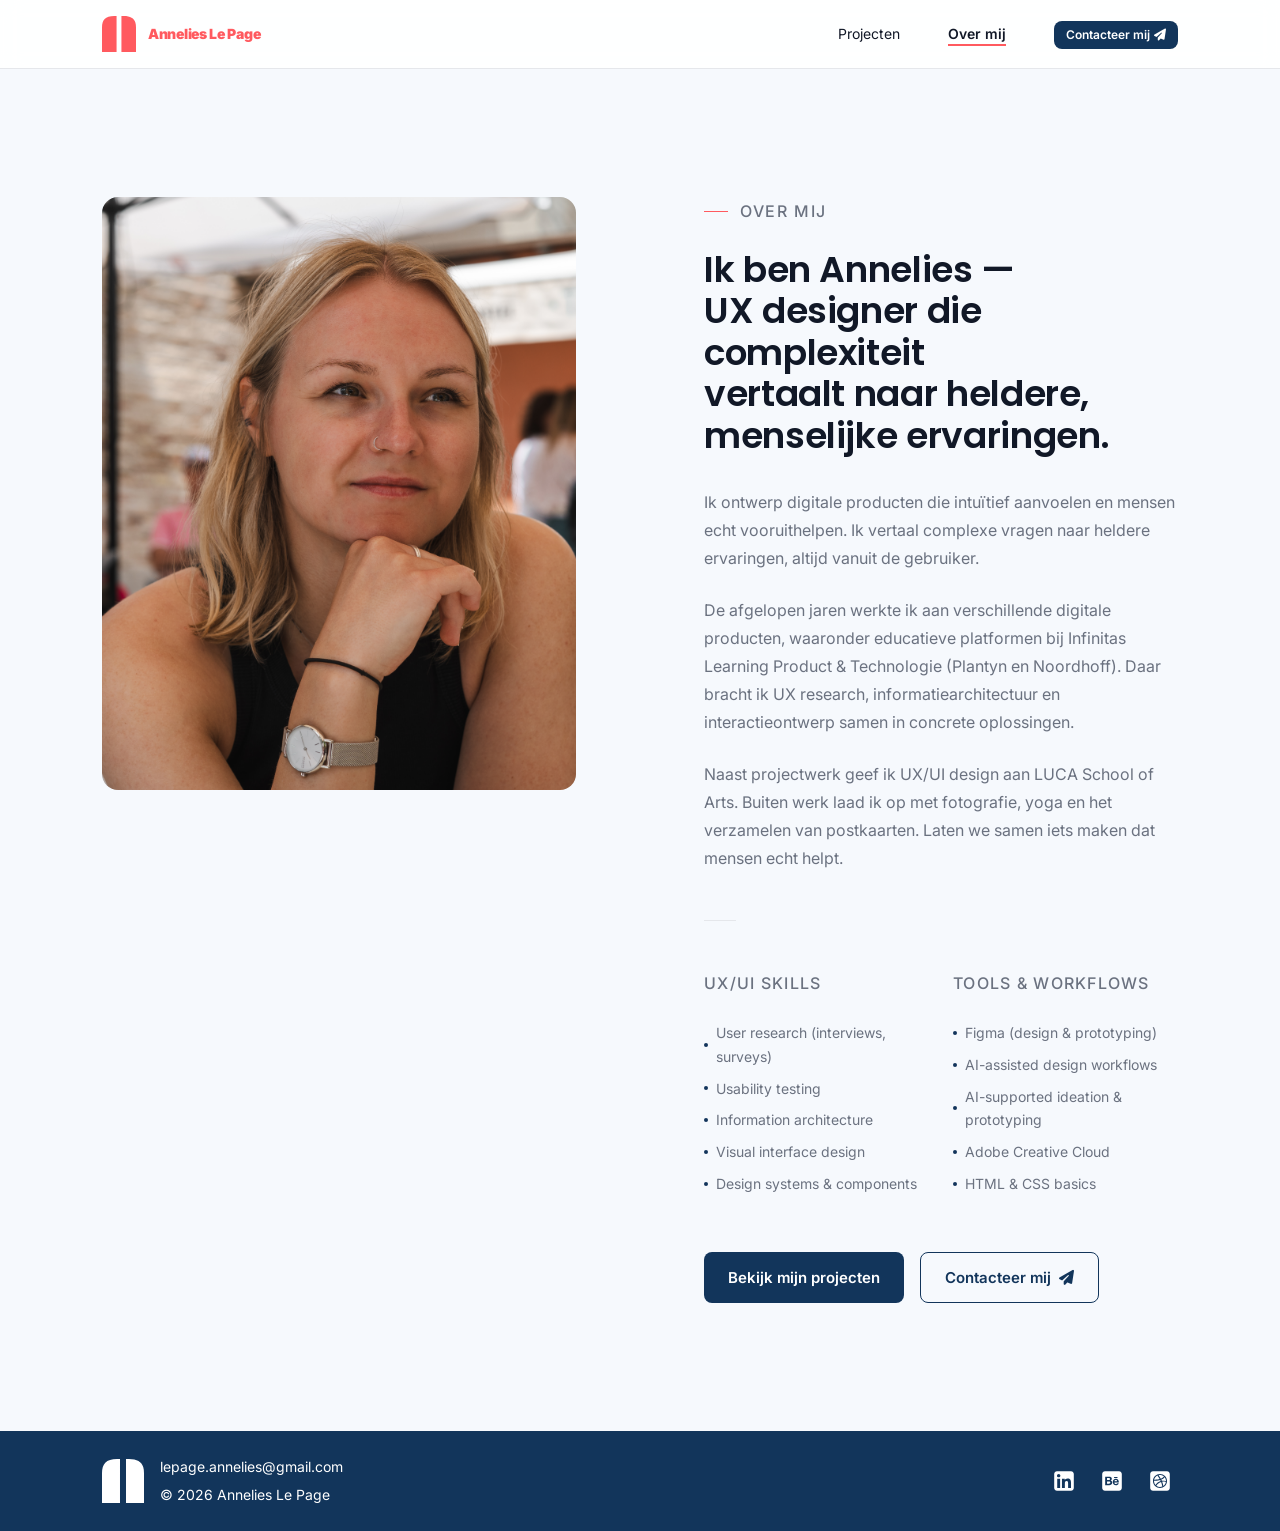
==== commit f7b858c4: "Add cache-busting query params to CSS and JS assets" ====
--- a/about.html
+++ b/about.html
@@ -8,7 +8,7 @@
   <link rel="preconnect" href="https://fonts.gstatic.com" crossorigin />
   <link href="https://fonts.googleapis.com/css2?family=Instrument+Serif:ital@0;1&family=DM+Sans:wght@300;400;500&display=swap" rel="stylesheet" />
   <link rel="icon" type="image/svg+xml" href="Assets/Logo-Annelies.svg" />
-  <link rel="stylesheet" href="styles.css" />
+  <link rel="stylesheet" href="styles.css?v=2026-04-06" />
     <link rel="stylesheet" href="https://cdnjs.cloudflare.com/ajax/libs/font-awesome/6.5.1/css/all.min.css" />
 </head>
 <body>
@@ -108,6 +108,6 @@
       <site-footer root="./"></site-footer>
 
 
-      <script src="js/components.js"></script>
+      <script src="js/components.js?v=2026-04-06"></script>
 </body>
 </html>
--- a/styles.css
+++ b/styles.css
@@ -14,6 +14,7 @@
   --color-primary:          #12355B;
   --color-secondary:        #2A9D8F;
   --color-highlight:        #FF5A5F;
+  --color-highlight-hover:  color-mix(in srgb, var(--color-highlight) 88%, black);
   --color-accent:           #12355B;
   --color-accent-hover:     #0E2947;
   --color-accent-subtle:    #EEF6FF;
@@ -163,6 +164,7 @@
 .nav-logo {
   display: inline-flex;
   align-items: center;
+  gap: 12px;
   cursor: pointer;
   transition: opacity var(--transition-fast);
 }
@@ -172,6 +174,13 @@
   display: block;
   height: 36px;
   width: auto;
+}
+
+.nav-logoname {
+  font-size: var(--text-sm);
+  font-weight: 900;
+  color: var(--color-highlight);
+  letter-spacing: -0.3px;
 }
 
 .nav-links {
@@ -376,7 +385,7 @@
   width: 48px;
   height: 48px;
   border-radius: var(--radius-full);
-  background: var(--color-accent);
+  background: var(--color-highlight);
   color: var(--color-text-on-accent);
   border: none;
   cursor: pointer;
@@ -413,7 +422,7 @@
 }
 
 .scroll-to-top:hover {
-  background: var(--color-accent-hover);
+  background: var(--color-highlight-hover);
   transform: translateY(-2px);
   box-shadow: var(--shadow-md);
 }
